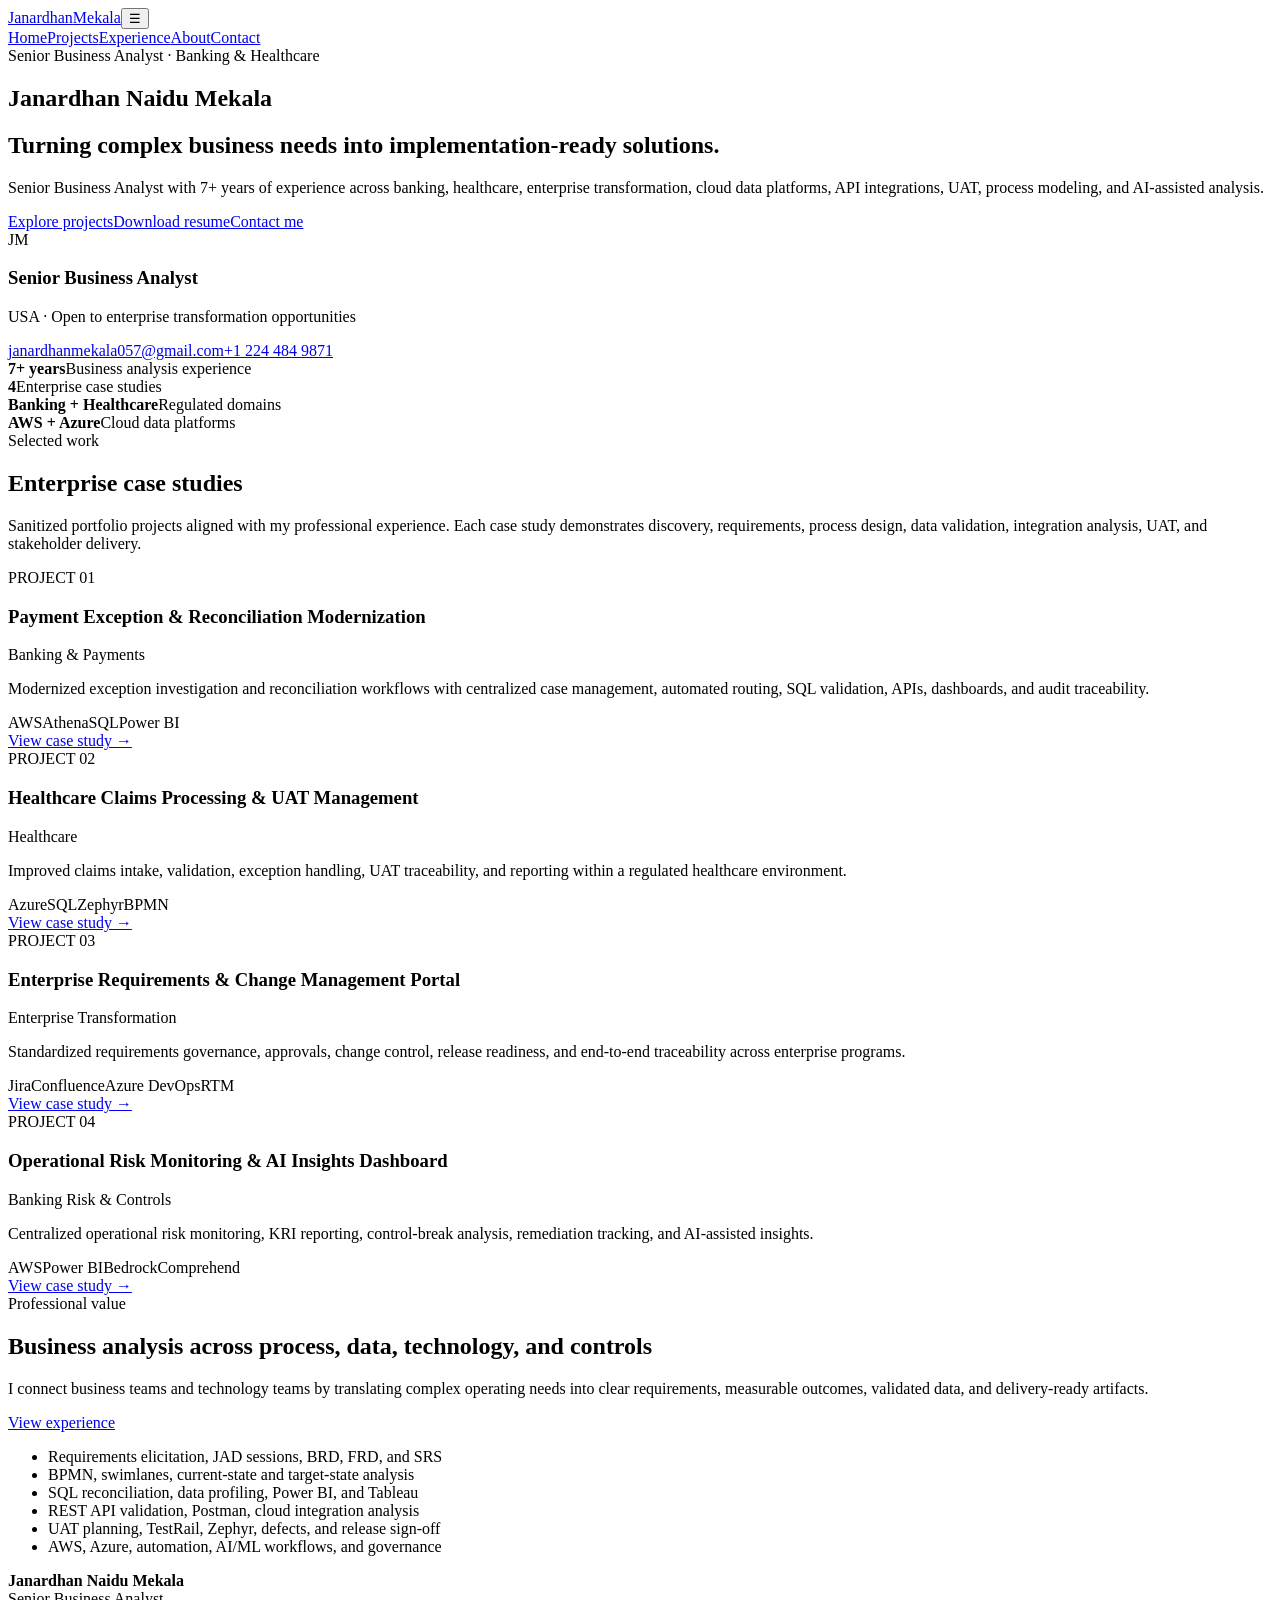
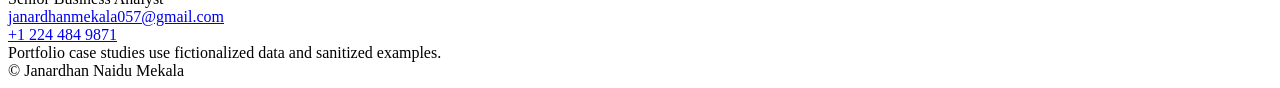
==== index.html @ b58241a9 "Add files via upload" ====
<!doctype html><html lang="en"><head><meta charset="utf-8"><meta name="viewport" content="width=device-width,initial-scale=1"><meta name="description" content="Senior Business Analyst portfolio of Janardhan Naidu Mekala, featuring banking, healthcare, requirements, UAT, SQL, APIs, AWS, Azure, and process transformation."><meta name="author" content="Janardhan Naidu Mekala"><meta property="og:title" content="Janardhan Naidu Mekala | Senior Business Analyst Portfolio"><meta property="og:description" content="Senior Business Analyst portfolio of Janardhan Naidu Mekala, featuring banking, healthcare, requirements, UAT, SQL, APIs, AWS, Azure, and process transformation."><meta property="og:type" content="website"><title>Janardhan Naidu Mekala | Senior Business Analyst Portfolio</title><link rel="stylesheet" href="assets/css/style.css"></head><body><nav class="nav"><div class="container navin"><a class="brand" href="index.html">Janardhan<span>Mekala</span></a><button class="menu" aria-label="Open navigation">☰</button><div class="links"><a class="active" href="index.html">Home</a><a class="" href="projects.html">Projects</a><a class="" href="experience.html">Experience</a><a class="" href="about.html">About</a><a class="" href="contact.html">Contact</a></div></div></nav><main><section class="hero"><div class="container hero-layout"><div><div class="eyebrow">Senior Business Analyst · Banking & Healthcare</div><h1>Janardhan Naidu Mekala</h1><h2 class="hero-subtitle">Turning complex business needs into <span class="gradient">implementation-ready solutions.</span></h2><p class="lead">Senior Business Analyst with 7+ years of experience across banking, healthcare, enterprise transformation, cloud data platforms, API integrations, UAT, process modeling, and AI-assisted analysis.</p><div class="actions"><a class="btn primary" href="projects.html">Explore projects</a><a class="btn secondary" href="downloads/Janardhan_Naidu_Mekala_Resume.docx" download>Download resume</a><a class="btn secondary" href="mailto:janardhanmekala057@gmail.com">Contact me</a></div></div><div class="profile-card"><div class="initials">JM</div><h3>Senior Business Analyst</h3><p>USA · Open to enterprise transformation opportunities</p><div class="profile-contact"><a href="mailto:janardhanmekala057@gmail.com">janardhanmekala057@gmail.com</a><a href="tel:+12244849871">+1 224 484 9871</a></div></div></div><div class="container"><div class="stats"><div class="stat"><b>7+ years</b><span>Business analysis experience</span></div><div class="stat"><b>4</b><span>Enterprise case studies</span></div><div class="stat"><b>Banking + Healthcare</b><span>Regulated domains</span></div><div class="stat"><b>AWS + Azure</b><span>Cloud data platforms</span></div></div></div></section>
<section class="section"><div class="container"><div class="eyebrow">Selected work</div><h2>Enterprise case studies</h2><p class="sectionintro">Sanitized portfolio projects aligned with my professional experience. Each case study demonstrates discovery, requirements, process design, data validation, integration analysis, UAT, and stakeholder delivery.</p><div class="grid"><article class="card"><div class="projectnum">PROJECT 01</div><h3>Payment Exception & Reconciliation Modernization</h3><div class="meta">Banking & Payments</div><p>Modernized exception investigation and reconciliation workflows with centralized case management, automated routing, SQL validation, APIs, dashboards, and audit traceability.</p><div class="tags"><span class="tag">AWS</span><span class="tag">Athena</span><span class="tag">SQL</span><span class="tag">Power BI</span></div><a class="arrow" href="project-1.html">View case study →</a></article><article class="card"><div class="projectnum">PROJECT 02</div><h3>Healthcare Claims Processing & UAT Management</h3><div class="meta">Healthcare</div><p>Improved claims intake, validation, exception handling, UAT traceability, and reporting within a regulated healthcare environment.</p><div class="tags"><span class="tag">Azure</span><span class="tag">SQL</span><span class="tag">Zephyr</span><span class="tag">BPMN</span></div><a class="arrow" href="project-2.html">View case study →</a></article><article class="card"><div class="projectnum">PROJECT 03</div><h3>Enterprise Requirements & Change Management Portal</h3><div class="meta">Enterprise Transformation</div><p>Standardized requirements governance, approvals, change control, release readiness, and end-to-end traceability across enterprise programs.</p><div class="tags"><span class="tag">Jira</span><span class="tag">Confluence</span><span class="tag">Azure DevOps</span><span class="tag">RTM</span></div><a class="arrow" href="project-3.html">View case study →</a></article><article class="card"><div class="projectnum">PROJECT 04</div><h3>Operational Risk Monitoring & AI Insights Dashboard</h3><div class="meta">Banking Risk & Controls</div><p>Centralized operational risk monitoring, KRI reporting, control-break analysis, remediation tracking, and AI-assisted insights.</p><div class="tags"><span class="tag">AWS</span><span class="tag">Power BI</span><span class="tag">Bedrock</span><span class="tag">Comprehend</span></div><a class="arrow" href="project-4.html">View case study →</a></article></div></div></section>
<section class="section"><div class="container split"><div><div class="eyebrow">Professional value</div><h2>Business analysis across process, data, technology, and controls</h2><p class="sectionintro">I connect business teams and technology teams by translating complex operating needs into clear requirements, measurable outcomes, validated data, and delivery-ready artifacts.</p><div class="actions"><a class="btn primary" href="experience.html">View experience</a></div></div><div class="panel"><ul class="clean"><li>Requirements elicitation, JAD sessions, BRD, FRD, and SRS</li><li>BPMN, swimlanes, current-state and target-state analysis</li><li>SQL reconciliation, data profiling, Power BI, and Tableau</li><li>REST API validation, Postman, cloud integration analysis</li><li>UAT planning, TestRail, Zephyr, defects, and release sign-off</li><li>AWS, Azure, automation, AI/ML workflows, and governance</li></ul></div></div></section></main><footer><div class="container footergrid"><div><b>Janardhan Naidu Mekala</b><br><span>Senior Business Analyst</span></div><div><a href="mailto:janardhanmekala057@gmail.com">janardhanmekala057@gmail.com</a><br><a href="tel:+12244849871">+1 224 484 9871</a></div><div>Portfolio case studies use fictionalized data and sanitized examples.<br>© <span id="year"></span> Janardhan Naidu Mekala</div></div></footer><script src="assets/js/main.js"></script></body></html>
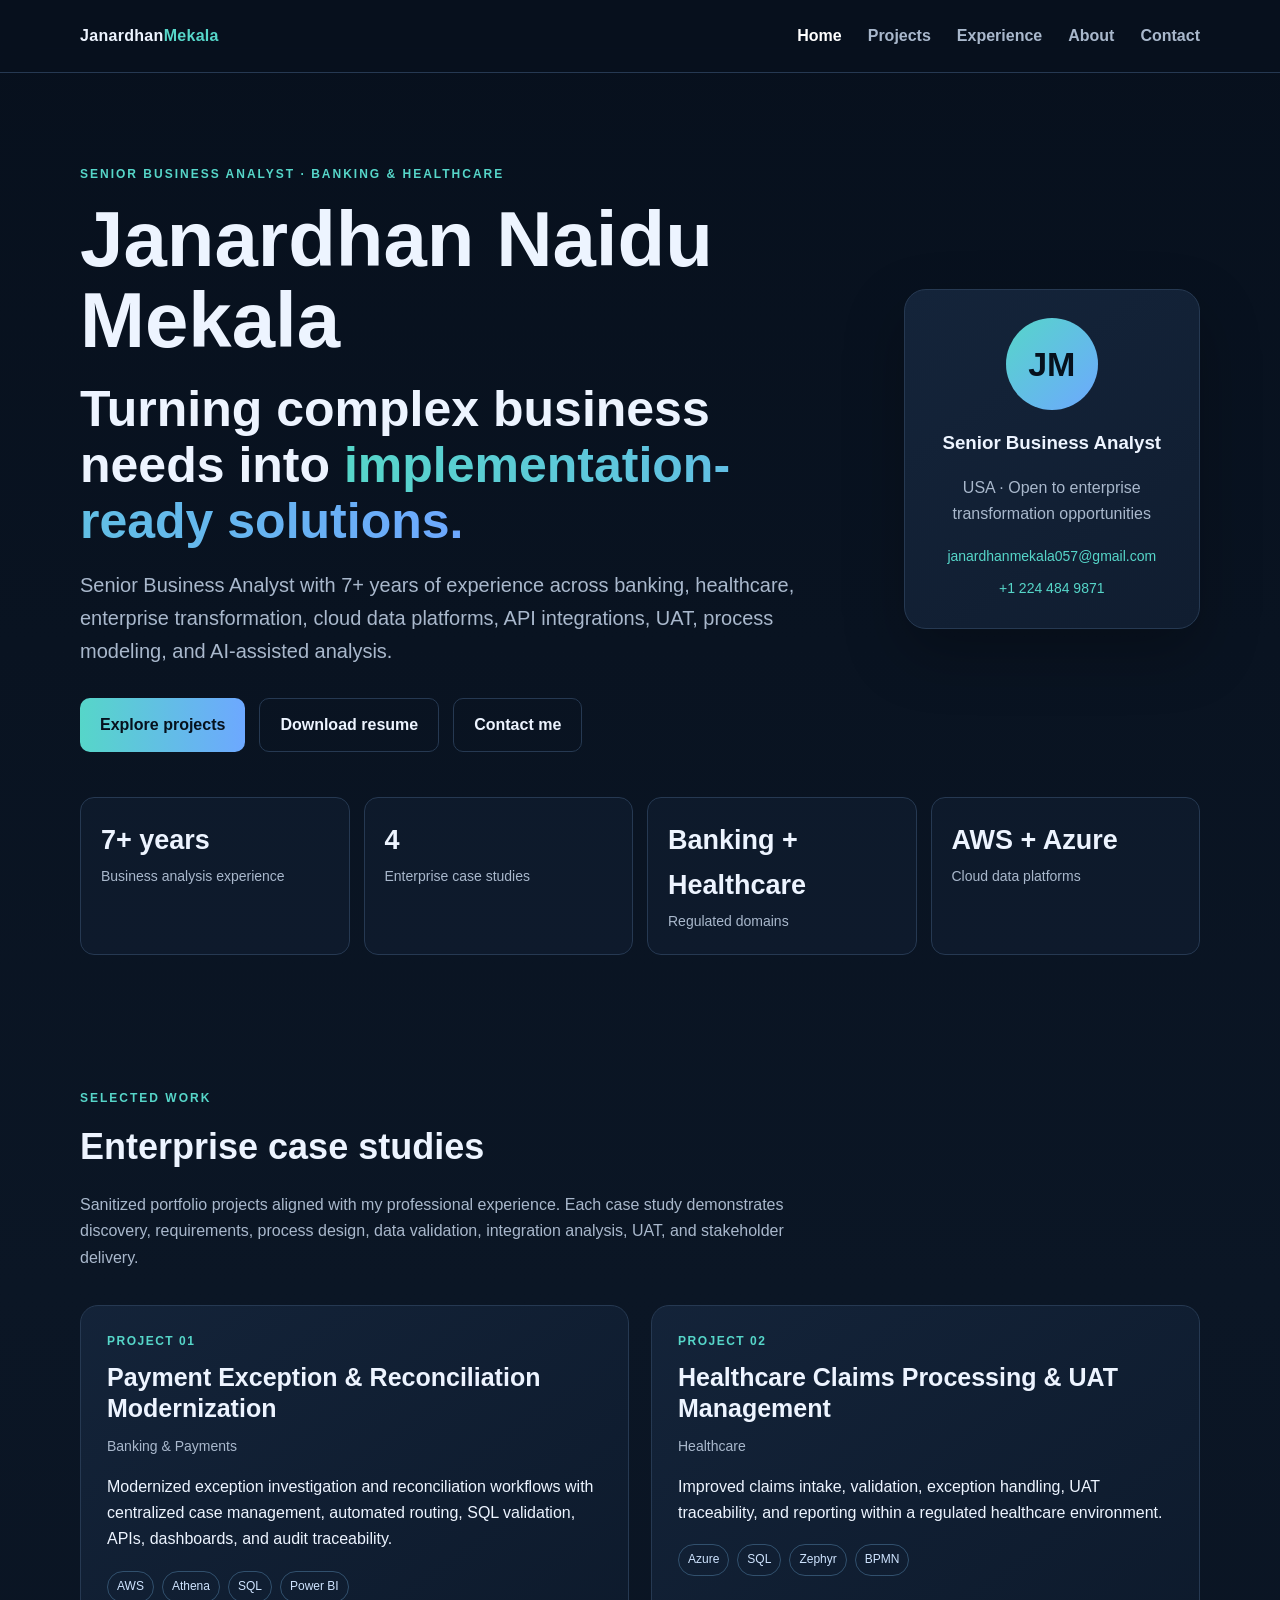
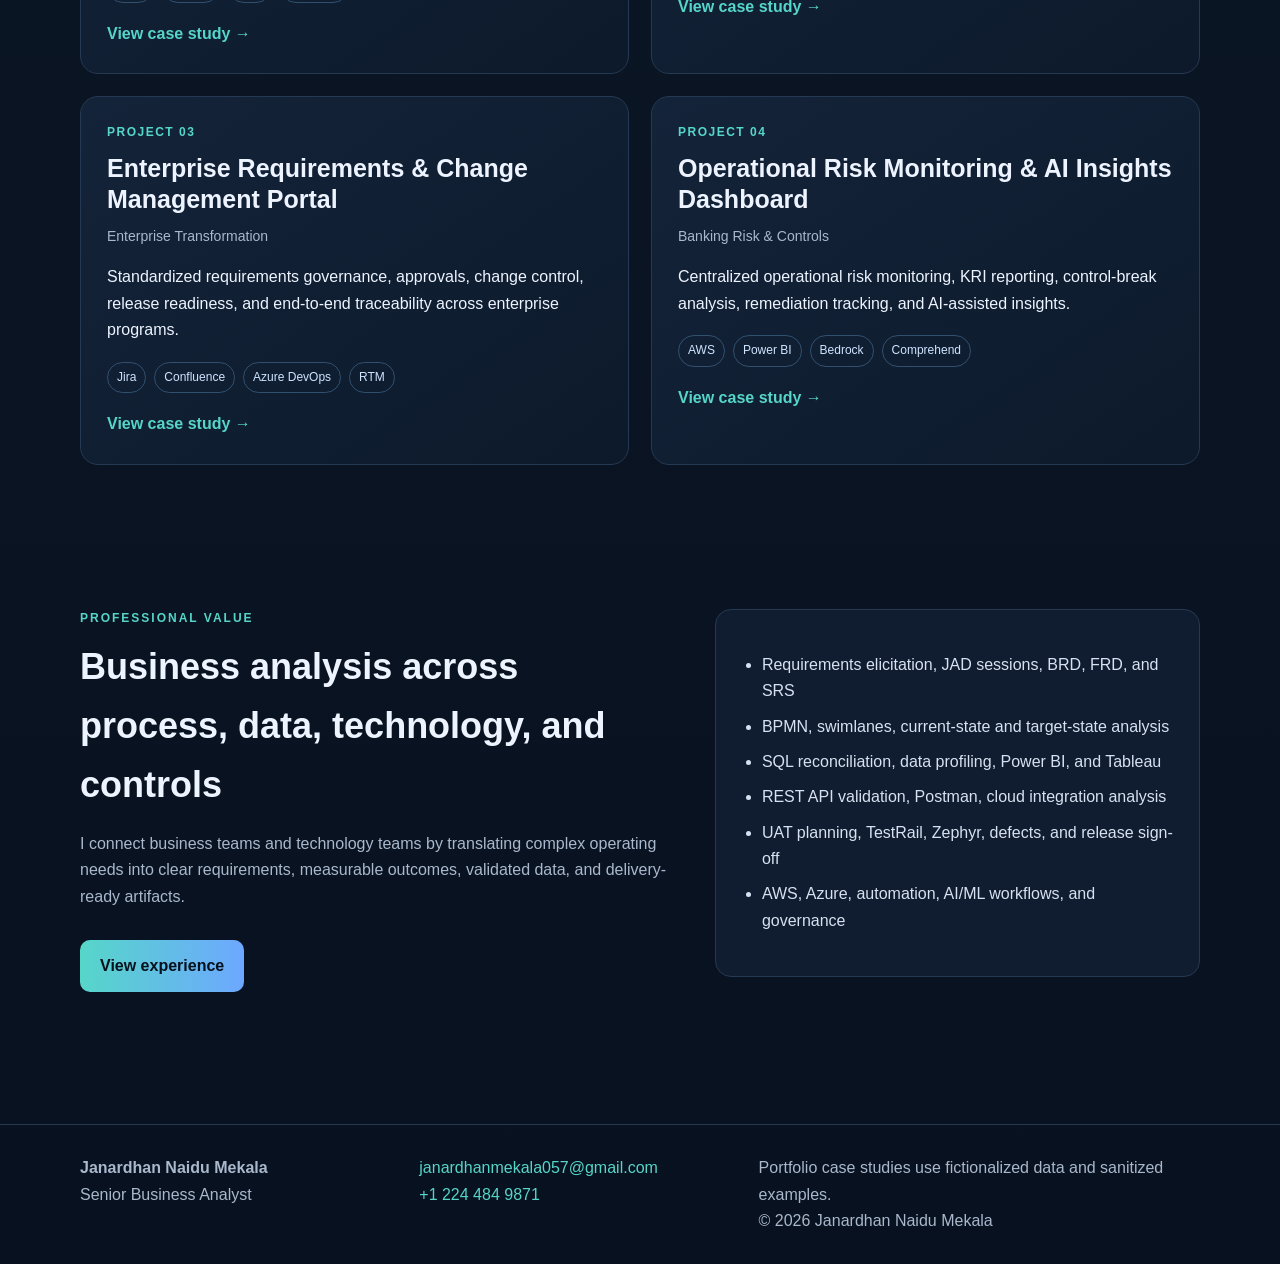
==== commit 4ae5e7c6: "Fix portfolio files" ====
--- a/index.html
+++ b/index.html
@@ -1,3 +1,3 @@
-<!doctype html><html lang="en"><head><meta charset="utf-8"><meta name="viewport" content="width=device-width,initial-scale=1"><meta name="description" content="Senior Business Analyst portfolio of Janardhan Naidu Mekala, featuring banking, healthcare, requirements, UAT, SQL, APIs, AWS, Azure, and process transformation."><meta name="author" content="Janardhan Naidu Mekala"><meta property="og:title" content="Janardhan Naidu Mekala | Senior Business Analyst Portfolio"><meta property="og:description" content="Senior Business Analyst portfolio of Janardhan Naidu Mekala, featuring banking, healthcare, requirements, UAT, SQL, APIs, AWS, Azure, and process transformation."><meta property="og:type" content="website"><title>Janardhan Naidu Mekala | Senior Business Analyst Portfolio</title><link rel="stylesheet" href="assets/css/style.css"></head><body><nav class="nav"><div class="container navin"><a class="brand" href="index.html">Janardhan<span>Mekala</span></a><button class="menu" aria-label="Open navigation">☰</button><div class="links"><a class="active" href="index.html">Home</a><a class="" href="projects.html">Projects</a><a class="" href="experience.html">Experience</a><a class="" href="about.html">About</a><a class="" href="contact.html">Contact</a></div></div></nav><main><section class="hero"><div class="container hero-layout"><div><div class="eyebrow">Senior Business Analyst · Banking & Healthcare</div><h1>Janardhan Naidu Mekala</h1><h2 class="hero-subtitle">Turning complex business needs into <span class="gradient">implementation-ready solutions.</span></h2><p class="lead">Senior Business Analyst with 7+ years of experience across banking, healthcare, enterprise transformation, cloud data platforms, API integrations, UAT, process modeling, and AI-assisted analysis.</p><div class="actions"><a class="btn primary" href="projects.html">Explore projects</a><a class="btn secondary" href="downloads/Janardhan_Naidu_Mekala_Resume.docx" download>Download resume</a><a class="btn secondary" href="mailto:janardhanmekala057@gmail.com">Contact me</a></div></div><div class="profile-card"><div class="initials">JM</div><h3>Senior Business Analyst</h3><p>USA · Open to enterprise transformation opportunities</p><div class="profile-contact"><a href="mailto:janardhanmekala057@gmail.com">janardhanmekala057@gmail.com</a><a href="tel:+12244849871">+1 224 484 9871</a></div></div></div><div class="container"><div class="stats"><div class="stat"><b>7+ years</b><span>Business analysis experience</span></div><div class="stat"><b>4</b><span>Enterprise case studies</span></div><div class="stat"><b>Banking + Healthcare</b><span>Regulated domains</span></div><div class="stat"><b>AWS + Azure</b><span>Cloud data platforms</span></div></div></div></section>
+<!doctype html><html lang="en"><head><meta charset="utf-8"><meta name="viewport" content="width=device-width,initial-scale=1"><meta name="description" content="Senior Business Analyst portfolio of Janardhan Naidu Mekala, featuring banking, healthcare, requirements, UAT, SQL, APIs, AWS, Azure, and process transformation."><meta name="author" content="Janardhan Naidu Mekala"><meta property="og:title" content="Janardhan Naidu Mekala | Senior Business Analyst Portfolio"><meta property="og:description" content="Senior Business Analyst portfolio of Janardhan Naidu Mekala, featuring banking, healthcare, requirements, UAT, SQL, APIs, AWS, Azure, and process transformation."><meta property="og:type" content="website"><title>Janardhan Naidu Mekala | Senior Business Analyst Portfolio</title><link rel="stylesheet" href="style.css"></head><body><nav class="nav"><div class="container navin"><a class="brand" href="index.html">Janardhan<span>Mekala</span></a><button class="menu" aria-label="Open navigation">☰</button><div class="links"><a class="active" href="index.html">Home</a><a class="" href="projects.html">Projects</a><a class="" href="experience.html">Experience</a><a class="" href="about.html">About</a><a class="" href="contact.html">Contact</a></div></div></nav><main><section class="hero"><div class="container hero-layout"><div><div class="eyebrow">Senior Business Analyst · Banking & Healthcare</div><h1>Janardhan Naidu Mekala</h1><h2 class="hero-subtitle">Turning complex business needs into <span class="gradient">implementation-ready solutions.</span></h2><p class="lead">Senior Business Analyst with 7+ years of experience across banking, healthcare, enterprise transformation, cloud data platforms, API integrations, UAT, process modeling, and AI-assisted analysis.</p><div class="actions"><a class="btn primary" href="projects.html">Explore projects</a><a class="btn secondary" href="downloads/Janardhan_Naidu_Mekala_Resume.docx" download>Download resume</a><a class="btn secondary" href="mailto:janardhanmekala057@gmail.com">Contact me</a></div></div><div class="profile-card"><div class="initials">JM</div><h3>Senior Business Analyst</h3><p>USA · Open to enterprise transformation opportunities</p><div class="profile-contact"><a href="mailto:janardhanmekala057@gmail.com">janardhanmekala057@gmail.com</a><a href="tel:+12244849871">+1 224 484 9871</a></div></div></div><div class="container"><div class="stats"><div class="stat"><b>7+ years</b><span>Business analysis experience</span></div><div class="stat"><b>4</b><span>Enterprise case studies</span></div><div class="stat"><b>Banking + Healthcare</b><span>Regulated domains</span></div><div class="stat"><b>AWS + Azure</b><span>Cloud data platforms</span></div></div></div></section>
 <section class="section"><div class="container"><div class="eyebrow">Selected work</div><h2>Enterprise case studies</h2><p class="sectionintro">Sanitized portfolio projects aligned with my professional experience. Each case study demonstrates discovery, requirements, process design, data validation, integration analysis, UAT, and stakeholder delivery.</p><div class="grid"><article class="card"><div class="projectnum">PROJECT 01</div><h3>Payment Exception & Reconciliation Modernization</h3><div class="meta">Banking & Payments</div><p>Modernized exception investigation and reconciliation workflows with centralized case management, automated routing, SQL validation, APIs, dashboards, and audit traceability.</p><div class="tags"><span class="tag">AWS</span><span class="tag">Athena</span><span class="tag">SQL</span><span class="tag">Power BI</span></div><a class="arrow" href="project-1.html">View case study →</a></article><article class="card"><div class="projectnum">PROJECT 02</div><h3>Healthcare Claims Processing & UAT Management</h3><div class="meta">Healthcare</div><p>Improved claims intake, validation, exception handling, UAT traceability, and reporting within a regulated healthcare environment.</p><div class="tags"><span class="tag">Azure</span><span class="tag">SQL</span><span class="tag">Zephyr</span><span class="tag">BPMN</span></div><a class="arrow" href="project-2.html">View case study →</a></article><article class="card"><div class="projectnum">PROJECT 03</div><h3>Enterprise Requirements & Change Management Portal</h3><div class="meta">Enterprise Transformation</div><p>Standardized requirements governance, approvals, change control, release readiness, and end-to-end traceability across enterprise programs.</p><div class="tags"><span class="tag">Jira</span><span class="tag">Confluence</span><span class="tag">Azure DevOps</span><span class="tag">RTM</span></div><a class="arrow" href="project-3.html">View case study →</a></article><article class="card"><div class="projectnum">PROJECT 04</div><h3>Operational Risk Monitoring & AI Insights Dashboard</h3><div class="meta">Banking Risk & Controls</div><p>Centralized operational risk monitoring, KRI reporting, control-break analysis, remediation tracking, and AI-assisted insights.</p><div class="tags"><span class="tag">AWS</span><span class="tag">Power BI</span><span class="tag">Bedrock</span><span class="tag">Comprehend</span></div><a class="arrow" href="project-4.html">View case study →</a></article></div></div></section>
-<section class="section"><div class="container split"><div><div class="eyebrow">Professional value</div><h2>Business analysis across process, data, technology, and controls</h2><p class="sectionintro">I connect business teams and technology teams by translating complex operating needs into clear requirements, measurable outcomes, validated data, and delivery-ready artifacts.</p><div class="actions"><a class="btn primary" href="experience.html">View experience</a></div></div><div class="panel"><ul class="clean"><li>Requirements elicitation, JAD sessions, BRD, FRD, and SRS</li><li>BPMN, swimlanes, current-state and target-state analysis</li><li>SQL reconciliation, data profiling, Power BI, and Tableau</li><li>REST API validation, Postman, cloud integration analysis</li><li>UAT planning, TestRail, Zephyr, defects, and release sign-off</li><li>AWS, Azure, automation, AI/ML workflows, and governance</li></ul></div></div></section></main><footer><div class="container footergrid"><div><b>Janardhan Naidu Mekala</b><br><span>Senior Business Analyst</span></div><div><a href="mailto:janardhanmekala057@gmail.com">janardhanmekala057@gmail.com</a><br><a href="tel:+12244849871">+1 224 484 9871</a></div><div>Portfolio case studies use fictionalized data and sanitized examples.<br>© <span id="year"></span> Janardhan Naidu Mekala</div></div></footer><script src="assets/js/main.js"></script></body></html>+<section class="section"><div class="container split"><div><div class="eyebrow">Professional value</div><h2>Business analysis across process, data, technology, and controls</h2><p class="sectionintro">I connect business teams and technology teams by translating complex operating needs into clear requirements, measurable outcomes, validated data, and delivery-ready artifacts.</p><div class="actions"><a class="btn primary" href="experience.html">View experience</a></div></div><div class="panel"><ul class="clean"><li>Requirements elicitation, JAD sessions, BRD, FRD, and SRS</li><li>BPMN, swimlanes, current-state and target-state analysis</li><li>SQL reconciliation, data profiling, Power BI, and Tableau</li><li>REST API validation, Postman, cloud integration analysis</li><li>UAT planning, TestRail, Zephyr, defects, and release sign-off</li><li>AWS, Azure, automation, AI/ML workflows, and governance</li></ul></div></div></section></main><footer><div class="container footergrid"><div><b>Janardhan Naidu Mekala</b><br><span>Senior Business Analyst</span></div><div><a href="mailto:janardhanmekala057@gmail.com">janardhanmekala057@gmail.com</a><br><a href="tel:+12244849871">+1 224 484 9871</a></div><div>Portfolio case studies use fictionalized data and sanitized examples.<br>© <span id="year"></span> Janardhan Naidu Mekala</div></div></footer><script src="main.js"></script></body></html>
--- a/style.css
+++ b/style.css
@@ -0,0 +1,5 @@
+
+:root{--bg:#08111f;--panel:#101d30;--panel2:#14243a;--text:#edf4ff;--muted:#a9b8cc;--accent:#56d6c9;--accent2:#6da8ff;--line:#263952;--white:#fff}*{box-sizing:border-box}html{scroll-behavior:smooth}body{margin:0;font-family:Inter,Segoe UI,Arial,sans-serif;background:linear-gradient(180deg,#07101d,#0b1625 45%,#08111f);color:var(--text);line-height:1.65}a{color:inherit;text-decoration:none}.container{width:min(1120px,92%);margin:auto}.nav{position:sticky;top:0;z-index:20;background:rgba(8,17,31,.9);backdrop-filter:blur(14px);border-bottom:1px solid var(--line)}.navin{height:72px;display:flex;align-items:center;justify-content:space-between}.brand{font-weight:800;letter-spacing:.3px}.brand span{color:var(--accent)}.links{display:flex;gap:26px;color:var(--muted);font-weight:600}.links a:hover,.links a.active{color:var(--white)}.menu{display:none;background:none;border:0;color:#fff;font-size:26px}.hero{padding:92px 0 62px}.eyebrow{color:var(--accent);text-transform:uppercase;letter-spacing:2px;font-size:12px;font-weight:800}.hero h1{font-size:clamp(42px,7vw,78px);line-height:1.04;margin:14px 0 20px;max-width:900px}.gradient{background:linear-gradient(90deg,var(--accent),var(--accent2));-webkit-background-clip:text;color:transparent}.lead{font-size:20px;color:var(--muted);max-width:760px}.actions{display:flex;gap:14px;margin-top:30px;flex-wrap:wrap}.btn{display:inline-flex;align-items:center;justify-content:center;padding:13px 20px;border-radius:10px;font-weight:800;border:1px solid var(--line)}.primary{background:linear-gradient(90deg,var(--accent),var(--accent2));color:#06111d;border:0}.secondary:hover{border-color:var(--accent)}.stats{display:grid;grid-template-columns:repeat(4,1fr);gap:14px;margin-top:45px}.stat{background:rgba(16,29,48,.72);border:1px solid var(--line);padding:20px;border-radius:14px}.stat b{font-size:27px;display:block}.stat span{color:var(--muted);font-size:14px}.section{padding:72px 0}.section h2{font-size:36px;margin:8px 0 14px}.sectionintro{color:var(--muted);max-width:720px}.grid{display:grid;grid-template-columns:repeat(2,1fr);gap:22px;margin-top:34px}.card{background:linear-gradient(145deg,rgba(20,36,58,.95),rgba(13,26,44,.95));border:1px solid var(--line);border-radius:18px;padding:26px;transition:.2s}.card:hover{transform:translateY(-4px);border-color:#3b6682}.projectnum{font-size:12px;color:var(--accent);font-weight:900;letter-spacing:1.5px}.card h3{font-size:25px;line-height:1.25;margin:10px 0}.meta{color:var(--muted);font-size:14px}.tags{display:flex;flex-wrap:wrap;gap:8px;margin:18px 0}.tag{border:1px solid #31506d;color:#cfe4ff;padding:5px 9px;border-radius:999px;font-size:12px}.arrow{font-weight:800;color:var(--accent)}.split{display:grid;grid-template-columns:1.1fr .9fr;gap:42px;align-items:start}.panel{background:var(--panel);border:1px solid var(--line);padding:26px;border-radius:16px}.clean{padding-left:20px}.clean li{margin:9px 0;color:#d6e2f2}.metricgrid{display:grid;grid-template-columns:repeat(4,1fr);gap:14px;margin:30px 0}.metric{background:var(--panel);border:1px solid var(--line);padding:18px;border-radius:13px}.metric strong{font-size:25px;color:var(--accent);display:block}.metric small{color:var(--muted)}.gallery{display:grid;grid-template-columns:repeat(2,1fr);gap:18px;margin-top:24px}.gallery img{width:100%;height:300px;object-fit:contain;background:white;border-radius:12px;border:1px solid var(--line)}.downloadgrid{display:grid;grid-template-columns:repeat(3,1fr);gap:12px}.download{padding:13px;border:1px solid var(--line);border-radius:10px;background:var(--panel);font-size:13px;overflow:hidden;text-overflow:ellipsis}.download:hover{border-color:var(--accent)}footer{border-top:1px solid var(--line);padding:30px 0;color:var(--muted);margin-top:60px}.pagehero{padding:65px 0 35px}.pagehero h1{font-size:clamp(38px,6vw,62px);line-height:1.08}.crumb{font-size:13px;color:var(--muted)}.callout{border-left:4px solid var(--accent);padding:18px 22px;background:var(--panel);border-radius:0 12px 12px 0}.contact{display:grid;grid-template-columns:1fr 1fr;gap:24px}.contactitem{border-bottom:1px solid var(--line);padding:14px 0}.note{font-size:13px;color:var(--muted)}
+@media(max-width:800px){.links{display:none;position:absolute;top:72px;left:0;right:0;background:#08111f;padding:20px;flex-direction:column}.links.open{display:flex}.menu{display:block}.stats,.metricgrid{grid-template-columns:repeat(2,1fr)}.grid,.split,.contact{grid-template-columns:1fr}.downloadgrid{grid-template-columns:1fr}.gallery{grid-template-columns:1fr}.gallery img{height:auto}.hero{padding-top:60px}}
+
+.hero-layout{display:grid;grid-template-columns:1.45fr .55fr;gap:42px;align-items:center}.hero-subtitle{font-size:clamp(30px,4vw,50px);line-height:1.12;margin:10px 0 20px;max-width:900px}.profile-card{background:linear-gradient(145deg,var(--panel2),var(--panel));border:1px solid var(--line);border-radius:22px;padding:28px;text-align:center;box-shadow:0 24px 60px rgba(0,0,0,.25)}.initials{width:92px;height:92px;border-radius:50%;margin:0 auto 18px;display:grid;place-items:center;font-size:34px;font-weight:900;color:#06111d;background:linear-gradient(135deg,var(--accent),var(--accent2))}.profile-card h3{margin:8px 0}.profile-card p{color:var(--muted)}.profile-contact{display:grid;gap:8px;margin-top:18px;font-size:14px}.profile-contact a{color:var(--accent)}.timeline{position:relative;margin-left:15px}.timeline:before{content:"";position:absolute;left:128px;top:0;bottom:0;width:1px;background:var(--line)}.timeline-item{display:grid;grid-template-columns:110px 1fr;gap:38px;margin-bottom:30px;position:relative}.timeline-date{color:var(--accent);font-weight:800;font-size:13px;padding-top:22px}.timeline-content{background:var(--panel);border:1px solid var(--line);border-radius:16px;padding:24px}.timeline-content:before{content:"";position:absolute;left:122px;top:28px;width:13px;height:13px;border-radius:50%;background:var(--accent);border:3px solid var(--bg)}.company{color:var(--accent);font-weight:800}.timeline-content h3{margin:3px 0 8px}.skillcloud{display:flex;flex-wrap:wrap;gap:10px;margin-top:24px}.skill{background:var(--panel);border:1px solid var(--line);padding:9px 13px;border-radius:10px;color:#dceaff}.contactitem{display:grid;gap:4px}.contactitem span{color:var(--muted);font-size:13px;text-transform:uppercase;letter-spacing:1px}.contactitem a{color:var(--accent);font-weight:700}.footergrid{display:grid;grid-template-columns:1fr 1fr 1.4fr;gap:24px;align-items:start}.footergrid a{color:var(--accent)}.portfolio-note{margin-top:35px}.recruiter-cta{padding-top:20px}.recruiter-cta .callout h2{margin-top:0}@media(max-width:800px){.hero-layout,.footergrid{grid-template-columns:1fr}.profile-card{max-width:420px}.timeline:before{left:5px}.timeline-item{grid-template-columns:1fr;gap:8px;padding-left:30px}.timeline-content:before{left:0;top:42px}.timeline-date{padding-top:0}}
